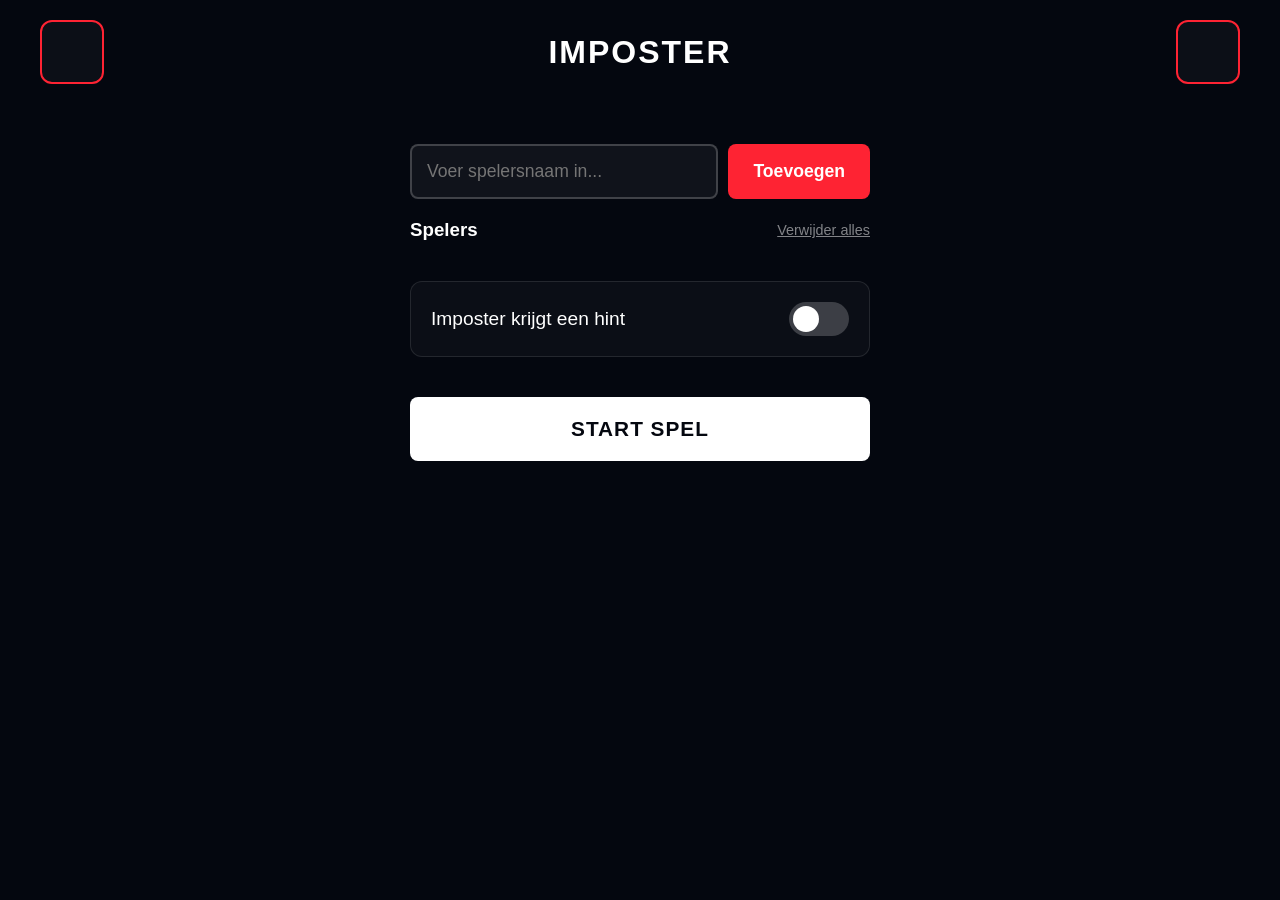
==== imposter/imposter.html @ af3bd06c "first commit" ====
<!doctype html>
<html lang="nl">
  <head>
    <meta charset="UTF-8" />
    <meta name="viewport" content="width=device-width, initial-scale=1.0" />
    <title>Imposter - Instellingen</title>

    <link
      rel="stylesheet"
      href="https://cdn-uicons.flaticon.com/4.0.0/uicons-regular-rounded/css/uicons-regular-rounded.css"
    />
    <link rel="stylesheet" href="imposter.css" />
  </head>
  <body>
    <header>
      <a href="home.html" class="nav-btn" title="Ga terug">
        <i class="fi fi-rr-angle-left icon"></i>
      </a>

      <h1>Imposter</h1>

      <a href="#add-words" class="nav-btn" title="Woorden toevoegen">
        <i class="fi fi-rr-multiple"></i>
      </a>
    </header>

    <main>
      <div>
        <div class="input-group">
          <input
            type="text"
            id="playerName"
            placeholder="Voer spelersnaam in..."
            onkeypress="handleKeyPress(event)"
          />
          <button class="btn btn-add" onclick="addPlayer()">Toevoegen</button>
        </div>

        <div class="list-header">
          <h3>Spelers</h3>
          <button class="btn-text" onclick="clearPlayers()">
            Verwijder alles
          </button>
        </div>

        <ul class="player-list" id="playerList"></ul>
      </div>

      <div class="settings-row">
        <span class="settings-label">Imposter krijgt een hint</span>
        <label class="switch">
          <input type="checkbox" id="hintToggle" />
          <span class="slider"></span>
        </label>
      </div>

      <button class="btn btn-play" onclick="startGame()">Start Spel</button>
    </main>

    <div id="wordModal" class="modal-overlay">
      <div class="modal-content">
        <a href="#" class="close-btn"><i class="fi fi-rr-cross"></i></a>

        <h2>Woord toevoegen</h2>

        <div class="modal-inputs">
          <input type="text" id="customWord" placeholder="Woord (bijv. mast)" />
          <input type="text" id="customHint" placeholder="Hint (bijv. hoog)" />
          <button
            class="btn btn-add"
            onclick="saveWordToFirebase()"
            style="width: 100%; margin-top: 10px"
          >
            Opslaan
          </button>
        </div>

        <div id="notification" class="notification hidden">
          Woord succesvol toegevoegd!
        </div>
      </div>
    </div>

    <script src="imposter.js"></script>
  </body>
</html>
---- imposter/imposter.css ----
:root {
  --bg-color: #04070f;
  --accent-color: #fe2333;
  --text-color: #ffffff;
}

* {
  box-sizing: border-box;
  margin: 0;
  padding: 0;
  font-family: "Segoe UI", Roboto, Helvetica, Arial, sans-serif;
}

body {
  background-color: var(--bg-color);
  color: var(--text-color);
  display: flex;
  flex-direction: column;
  align-items: center;
  min-height: 100vh;
}

/* --- HEADER --- */
header {
  width: 100%;
  padding: 20px 40px;
  display: flex;
  justify-content: space-between;
  align-items: center;
}

/* Strikte styling zodat beide knoppen identiek zijn */
.nav-btn {
  background-color: rgba(255, 255, 255, 0.03);
  border: 2px solid var(--accent-color);
  border-radius: 12px;
  width: 64px;
  height: 64px;
  display: flex;
  align-items: center;
  justify-content: center;
  cursor: pointer;
  text-decoration: none;
  color: var(--text-color); /* Zorgt dat a-tags niet blauw worden */
  transition: all 0.3s ease;
}

.nav-btn:hover {
  background-color: var(--accent-color);
  transform: translateY(-4px);
  box-shadow: 0 8px 16px rgba(254, 35, 51, 0.4);
}

.icon {
  font-size: 40px;
  width: 40px;
  height: 40px;
  display: flex;
  align-items: center;
  justify-content: center;
}

h1 {
  font-size: 2rem;
  text-transform: uppercase;
  letter-spacing: 2px;
  font-weight: 800;
}

/* --- MAIN CONTENT --- */
main {
  width: 100%;
  max-width: 500px;
  margin-top: 20px;
  padding: 20px;
  display: flex;
  flex-direction: column;
  gap: 30px;
}

/* --- INPUTS & BUttons --- */
.input-group {
  display: flex;
  gap: 10px;
}

input[type="text"] {
  flex-grow: 1;
  background-color: rgba(255, 255, 255, 0.05);
  border: 2px solid rgba(255, 255, 255, 0.2);
  color: var(--text-color);
  padding: 15px;
  border-radius: 8px;
  font-size: 1.1rem;
  outline: none;
  transition: border-color 0.3s;
}

input[type="text"]:focus {
  border-color: var(--accent-color);
}

.btn {
  border: none;
  padding: 15px 25px;
  border-radius: 8px;
  font-size: 1.1rem;
  font-weight: bold;
  cursor: pointer;
  transition: all 0.3s;
}

.btn-add {
  background-color: var(--accent-color);
  color: var(--text-color);
}
.btn-add:hover {
  background-color: #d11a28;
}

.btn-play {
  background-color: #ffffff;
  color: var(--bg-color);
  font-size: 1.3rem;
  padding: 20px;
  margin-top: 10px;
  text-transform: uppercase;
  letter-spacing: 1px;
}
.btn-play:hover {
  background-color: #e0e0e0;
  transform: translateY(-2px);
}

.list-header {
  display: flex;
  justify-content: space-between;
  align-items: center;
  margin: 20px 0 10px 0;
}

.btn-text {
  background: none;
  border: none;
  color: rgba(255, 255, 255, 0.5);
  cursor: pointer;
  text-decoration: underline;
  font-size: 0.9rem;
}
.btn-text:hover {
  color: var(--accent-color);
}

/* --- SPELERS LIJST (DRAG & DROP) --- */
.player-list {
  list-style: none;
  display: flex;
  flex-direction: column;
  gap: 10px;
  overflow-y: auto;
}

.player-item {
  background-color: rgba(255, 255, 255, 0.03);
  padding: 12px 15px;
  border-radius: 8px;
  border-left: 4px solid var(--accent-color);
  font-size: 1.1rem;
  display: flex;
  justify-content: space-between;
  align-items: center;
  cursor: grab; /* Laat zien dat je het kunt vastpakken */
  transition: background-color 0.2s;
}

.player-item:active {
  cursor: grabbing;
}

.player-item.dragging {
  opacity: 0.5;
  background-color: rgba(254, 35, 51, 0.1);
  border: 2px dashed var(--accent-color);
}

.player-item.drag-over {
  border-top: 4px solid var(--accent-color);
}

.player-name-text {
  pointer-events: none; /* Zorgt dat je makkelijk de hele bar kan slepen */
}

/* Individuele verwijder knop */
.remove-btn {
  background: none;
  border: none;
  color: rgba(255, 255, 255, 0.4);
  font-size: 1.2rem;
  cursor: pointer;
  padding: 5px;
  display: flex;
  align-items: center;
  justify-content: center;
  transition: color 0.2s;
}

.remove-btn:hover {
  color: var(--accent-color);
}

/* --- TOGGLE SWITCH --- */
.settings-row {
  display: flex;
  justify-content: space-between;
  align-items: center;
  background-color: rgba(255, 255, 255, 0.03);
  padding: 20px;
  border-radius: 12px;
  border: 1px solid rgba(255, 255, 255, 0.1);
}
.settings-label {
  font-size: 1.2rem;
  font-weight: 500;
}
.switch {
  position: relative;
  display: inline-block;
  width: 60px;
  height: 34px;
}
.switch input {
  opacity: 0;
  width: 0;
  height: 0;
}
.slider {
  position: absolute;
  cursor: pointer;
  top: 0;
  left: 0;
  right: 0;
  bottom: 0;
  background-color: rgba(255, 255, 255, 0.2);
  transition: 0.4s;
  border-radius: 34px;
}
.slider:before {
  position: absolute;
  content: "";
  height: 26px;
  width: 26px;
  left: 4px;
  bottom: 4px;
  background-color: white;
  transition: 0.4s;
  border-radius: 50%;
}
input:checked + .slider {
  background-color: var(--accent-color);
}
input:checked + .slider:before {
  transform: translateX(26px);
}

/* --- MODAL POPUP --- */
.modal-overlay {
  position: fixed;
  top: 0;
  left: 0;
  width: 100%;
  height: 100%;
  background-color: rgba(0, 0, 0, 0.8);
  display: flex;
  align-items: center;
  justify-content: center;
  opacity: 0;
  pointer-events: none;
  transition: opacity 0.3s ease;
  z-index: 1000;
}
.modal-overlay.show {
  opacity: 1;
  pointer-events: auto;
}
.modal-content {
  background-color: var(--bg-color);
  border: 2px solid var(--accent-color);
  padding: 40px;
  border-radius: 16px;
  width: 90%;
  max-width: 400px;
  position: relative;
  box-shadow: 0 10px 30px rgba(0, 0, 0, 0.5);
  text-align: center;
}
.close-btn {
  position: absolute;
  top: 15px;
  right: 15px;
  color: var(--text-color);
  text-decoration: none;
  font-size: 24px;
  transition: color 0.3s;
}
.close-btn:hover {
  color: var(--accent-color);
}
.modal-inputs {
  display: flex;
  flex-direction: column;
  gap: 15px;
  margin-top: 25px;
}
.notification {
  margin-top: 20px;
  padding: 15px;
  background-color: rgba(46, 204, 113, 0.2);
  border: 1px solid #2ecc71;
  color: #2ecc71;
  border-radius: 8px;
  font-weight: bold;
  transition: opacity 0.3s ease;
}
.notification.hidden {
  opacity: 0;
  pointer-events: none;
}
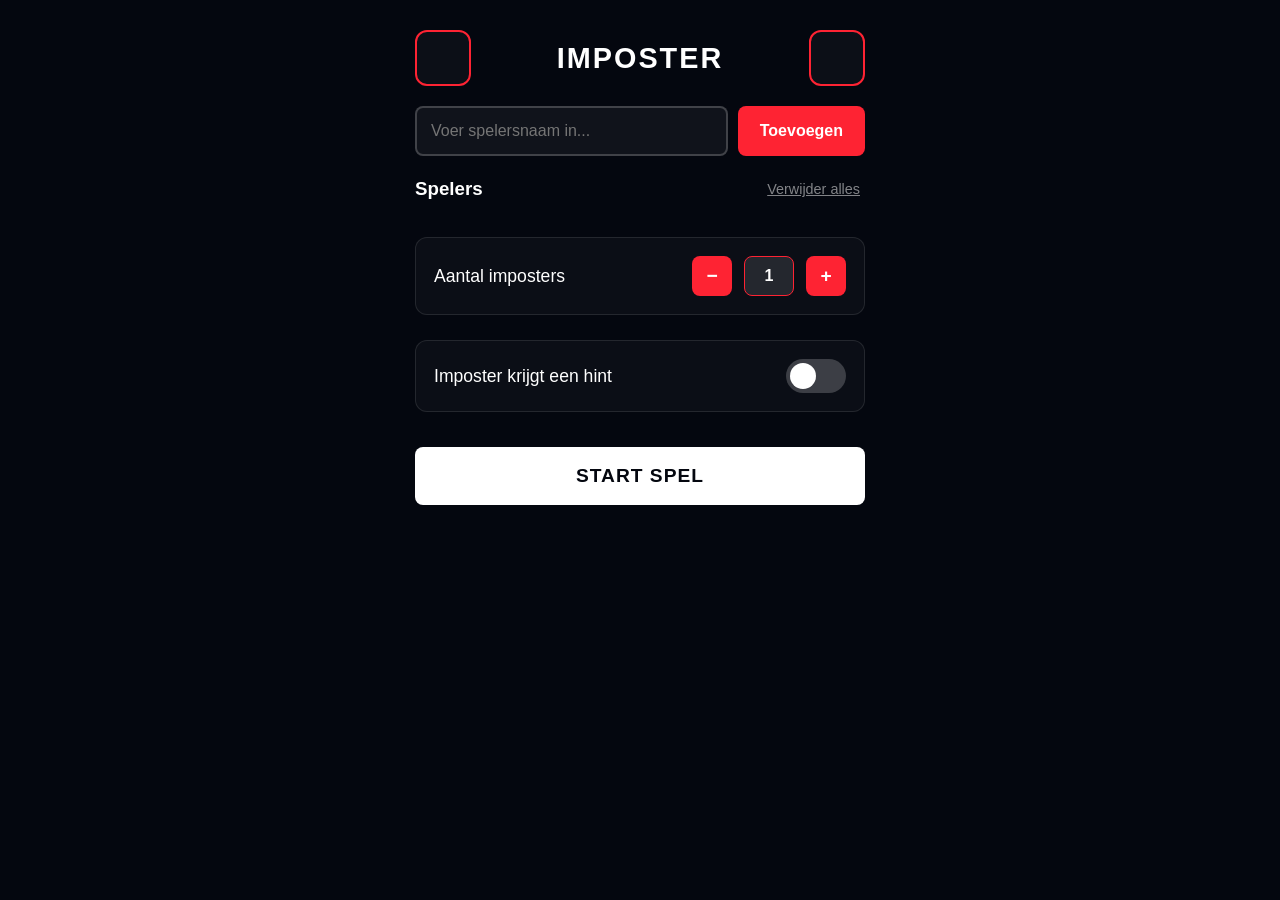
==== commit 285c61c2: "game made" ====
--- a/imposter/imposter.html
+++ b/imposter/imposter.html
@@ -13,14 +13,18 @@
   </head>
   <body>
     <header>
-      <a href="home.html" class="nav-btn" title="Ga terug">
-        <i class="fi fi-rr-angle-left icon"></i>
+      <a href="../index.html" class="nav-btn">
+        <span class="icon">
+          <i class="fi fi-rr-angle-left"></i>
+        </span>
       </a>
 
       <h1>Imposter</h1>
 
-      <a href="#add-words" class="nav-btn" title="Woorden toevoegen">
-        <i class="fi fi-rr-multiple"></i>
+      <a href="#add-words" class="nav-btn">
+        <span class="icon">
+          <i class="fi fi-rr-multiple"></i>
+        </span>
       </a>
     </header>
 
@@ -44,6 +48,15 @@
         </div>
 
         <ul class="player-list" id="playerList"></ul>
+      </div>
+
+      <div class="settings-row">
+        <span class="settings-label">Aantal imposters</span>
+        <div class="counter-control">
+          <button class="btn-counter" onclick="decrementImposters()">−</button>
+          <input type="number" id="imposterCount" value="1" min="1" readonly />
+          <button class="btn-counter" onclick="incrementImposters()">+</button>
+        </div>
       </div>
 
       <div class="settings-row">
--- a/imposter/imposter.css
+++ b/imposter/imposter.css
@@ -9,6 +9,8 @@
   margin: 0;
   padding: 0;
   font-family: "Segoe UI", Roboto, Helvetica, Arial, sans-serif;
+  /* Voorkomt dat de hele pagina selecteert of inzoomt tijdens het slepen op mobiel */
+  touch-action: manipulation;
 }
 
 body {
@@ -18,82 +20,96 @@
   flex-direction: column;
   align-items: center;
   min-height: 100vh;
+  overflow-x: hidden;
 }
 
 /* --- HEADER --- */
 header {
   width: 100%;
-  padding: 20px 40px;
+  max-width: 500px; /* Matched with main for perfect alignment */
+  padding: 30px 25px 10px 25px; /* Top: 30px, Sides: 25px, Bottom: 10px */
   display: flex;
   justify-content: space-between;
   align-items: center;
 }
 
-/* Strikte styling zodat beide knoppen identiek zijn */
 .nav-btn {
   background-color: rgba(255, 255, 255, 0.03);
   border: 2px solid var(--accent-color);
   border-radius: 12px;
-  width: 64px;
-  height: 64px;
+  width: 56px;
+  height: 56px;
   display: flex;
   align-items: center;
   justify-content: center;
   cursor: pointer;
   text-decoration: none;
-  color: var(--text-color); /* Zorgt dat a-tags niet blauw worden */
+  color: var(--text-color);
   transition: all 0.3s ease;
+  flex-shrink: 0;
+  padding: 0; /* Ensures no default browser padding pushes the icon around */
 }
 
 .nav-btn:hover {
   background-color: var(--accent-color);
-  transform: translateY(-4px);
-  box-shadow: 0 8px 16px rgba(254, 35, 51, 0.4);
+  transform: translateY(-2px);
+  box-shadow: 0 6px 12px rgba(254, 35, 51, 0.4);
 }
 
 .icon {
-  font-size: 40px;
   width: 40px;
   height: 40px;
-  display: flex;
-  align-items: center;
-  justify-content: center;
+  font-size: 22px; /* Much smaller so the icon isn't massive */
+  display: flex;
+  align-items: center;
+  justify-content: center;
+}
+
+.icon i {
+  line-height: 1; /* MAGIC LINE: Stops the icon from sitting too high/low on mobile */
+  display: flex;
+  align-items: center;
+  justify-content: center;
+  margin: 0;
 }
 
 h1 {
-  font-size: 2rem;
+  font-size: 1.8rem;
   text-transform: uppercase;
   letter-spacing: 2px;
   font-weight: 800;
+  text-align: center;
 }
 
 /* --- MAIN CONTENT --- */
 main {
   width: 100%;
   max-width: 500px;
-  margin-top: 20px;
-  padding: 20px;
+  padding: 10px 25px 30px 25px; /* 25px padding on the sides for breathing room */
   display: flex;
   flex-direction: column;
-  gap: 30px;
-}
-
-/* --- INPUTS & BUttons --- */
+  gap: 25px;
+}
+
+/* --- INPUTS & BUTTONS --- */
 .input-group {
   display: flex;
   gap: 10px;
+  width: 100%; /* Ensures it stays inside the parent boundary */
 }
 
 input[type="text"] {
   flex-grow: 1;
+  min-width: 0; /* MAGIC LINE: Stops the input from pushing the button out of bounds */
   background-color: rgba(255, 255, 255, 0.05);
   border: 2px solid rgba(255, 255, 255, 0.2);
   color: var(--text-color);
-  padding: 15px;
-  border-radius: 8px;
-  font-size: 1.1rem;
+  padding: 14px;
+  border-radius: 8px;
+  font-size: 1rem;
   outline: none;
   transition: border-color 0.3s;
+  -webkit-appearance: none;
 }
 
 input[type="text"]:focus {
@@ -102,9 +118,9 @@
 
 .btn {
   border: none;
-  padding: 15px 25px;
-  border-radius: 8px;
-  font-size: 1.1rem;
+  padding: 14px 22px;
+  border-radius: 8px;
+  font-size: 1rem;
   font-weight: bold;
   cursor: pointer;
   transition: all 0.3s;
@@ -113,23 +129,19 @@
 .btn-add {
   background-color: var(--accent-color);
   color: var(--text-color);
-}
-.btn-add:hover {
-  background-color: #d11a28;
+  flex-shrink: 0; /* Ensures the button itself doesn't get squeezed */
+  white-space: nowrap; /* Keeps the text "Toevoegen" neatly on one line */
 }
 
 .btn-play {
   background-color: #ffffff;
   color: var(--bg-color);
-  font-size: 1.3rem;
-  padding: 20px;
+  font-size: 1.2rem;
+  padding: 18px;
   margin-top: 10px;
   text-transform: uppercase;
   letter-spacing: 1px;
-}
-.btn-play:hover {
-  background-color: #e0e0e0;
-  transform: translateY(-2px);
+  width: 100%;
 }
 
 .list-header {
@@ -146,41 +158,42 @@
   cursor: pointer;
   text-decoration: underline;
   font-size: 0.9rem;
-}
-.btn-text:hover {
-  color: var(--accent-color);
-}
-
-/* --- SPELERS LIJST (DRAG & DROP) --- */
+  padding: 5px; /* Groter touch target */
+}
+
+/* --- SPELERS LIJST (TOUCH + MOUSE DRAG) --- */
 .player-list {
   list-style: none;
   display: flex;
   flex-direction: column;
   gap: 10px;
   overflow-y: auto;
+  padding-right: 5px;
 }
 
 .player-item {
   background-color: rgba(255, 255, 255, 0.03);
-  padding: 12px 15px;
+  padding: 14px 15px; /* Iets dikker voor makkelijker swipen/klikken */
   border-radius: 8px;
   border-left: 4px solid var(--accent-color);
   font-size: 1.1rem;
   display: flex;
   justify-content: space-between;
   align-items: center;
-  cursor: grab; /* Laat zien dat je het kunt vastpakken */
-  transition: background-color 0.2s;
-}
-
-.player-item:active {
-  cursor: grabbing;
+  cursor: grab;
+  transition:
+    background-color 0.2s,
+    transform 0.1s;
+  position: relative;
+  /* Voorkomt dat de browser gaat scrollen tijdens het verslepen op mobiel */
+  touch-action: pan-y;
 }
 
 .player-item.dragging {
   opacity: 0.5;
   background-color: rgba(254, 35, 51, 0.1);
   border: 2px dashed var(--accent-color);
+  transform: scale(0.98);
 }
 
 .player-item.drag-over {
@@ -188,25 +201,20 @@
 }
 
 .player-name-text {
-  pointer-events: none; /* Zorgt dat je makkelijk de hele bar kan slepen */
-}
-
-/* Individuele verwijder knop */
+  pointer-events: none;
+  user-select: none;
+}
+
 .remove-btn {
   background: none;
   border: none;
   color: rgba(255, 255, 255, 0.4);
-  font-size: 1.2rem;
-  cursor: pointer;
-  padding: 5px;
-  display: flex;
-  align-items: center;
-  justify-content: center;
-  transition: color 0.2s;
-}
-
-.remove-btn:hover {
-  color: var(--accent-color);
+  font-size: 1.3rem;
+  cursor: pointer;
+  padding: 10px; /* Groter klikoppervlak voor mobiele vingers */
+  display: flex;
+  align-items: center;
+  justify-content: center;
 }
 
 /* --- TOGGLE SWITCH --- */
@@ -215,14 +223,15 @@
   justify-content: space-between;
   align-items: center;
   background-color: rgba(255, 255, 255, 0.03);
-  padding: 20px;
+  padding: 18px;
   border-radius: 12px;
   border: 1px solid rgba(255, 255, 255, 0.1);
 }
 .settings-label {
-  font-size: 1.2rem;
+  font-size: 1.1rem;
   font-weight: 500;
 }
+
 .switch {
   position: relative;
   display: inline-block;
@@ -263,6 +272,52 @@
   transform: translateX(26px);
 }
 
+/* --- COUNTER CONTROL --- */
+.counter-control {
+  display: flex;
+  align-items: center;
+  gap: 12px;
+}
+.btn-counter {
+  background-color: var(--accent-color);
+  color: var(--text-color);
+  border: none;
+  border-radius: 8px;
+  width: 40px;
+  height: 40px;
+  font-size: 1.2rem;
+  font-weight: bold;
+  cursor: pointer;
+  display: flex;
+  align-items: center;
+  justify-content: center;
+  transition: all 0.2s ease;
+}
+.btn-counter:hover {
+  background-color: #d81a2d;
+  transform: scale(1.05);
+}
+.btn-counter:active {
+  transform: scale(0.95);
+}
+#imposterCount {
+  width: 50px;
+  height: 40px;
+  text-align: center;
+  font-size: 1rem;
+  font-weight: 600;
+  background-color: rgba(255, 255, 255, 0.1);
+  border: 1px solid var(--accent-color);
+  border-radius: 8px;
+  color: var(--text-color);
+  padding: 0;
+}
+#imposterCount::-webkit-outer-spin-button,
+#imposterCount::-webkit-inner-spin-button {
+  -webkit-appearance: none;
+  margin: 0;
+}
+
 /* --- MODAL POPUP --- */
 .modal-overlay {
   position: fixed;
@@ -270,7 +325,7 @@
   left: 0;
   width: 100%;
   height: 100%;
-  background-color: rgba(0, 0, 0, 0.8);
+  background-color: rgba(0, 0, 0, 0.85);
   display: flex;
   align-items: center;
   justify-content: center;
@@ -286,9 +341,9 @@
 .modal-content {
   background-color: var(--bg-color);
   border: 2px solid var(--accent-color);
-  padding: 40px;
+  padding: 30px 20px;
   border-radius: 16px;
-  width: 90%;
+  width: 92%;
   max-width: 400px;
   position: relative;
   box-shadow: 0 10px 30px rgba(0, 0, 0, 0.5);
@@ -301,10 +356,7 @@
   color: var(--text-color);
   text-decoration: none;
   font-size: 24px;
-  transition: color 0.3s;
-}
-.close-btn:hover {
-  color: var(--accent-color);
+  padding: 5px;
 }
 .modal-inputs {
   display: flex;
@@ -312,15 +364,17 @@
   gap: 15px;
   margin-top: 25px;
 }
+
 .notification {
   margin-top: 20px;
-  padding: 15px;
+  padding: 12px;
   background-color: rgba(46, 204, 113, 0.2);
   border: 1px solid #2ecc71;
   color: #2ecc71;
   border-radius: 8px;
   font-weight: bold;
   transition: opacity 0.3s ease;
+  font-size: 0.95rem;
 }
 .notification.hidden {
   opacity: 0;
